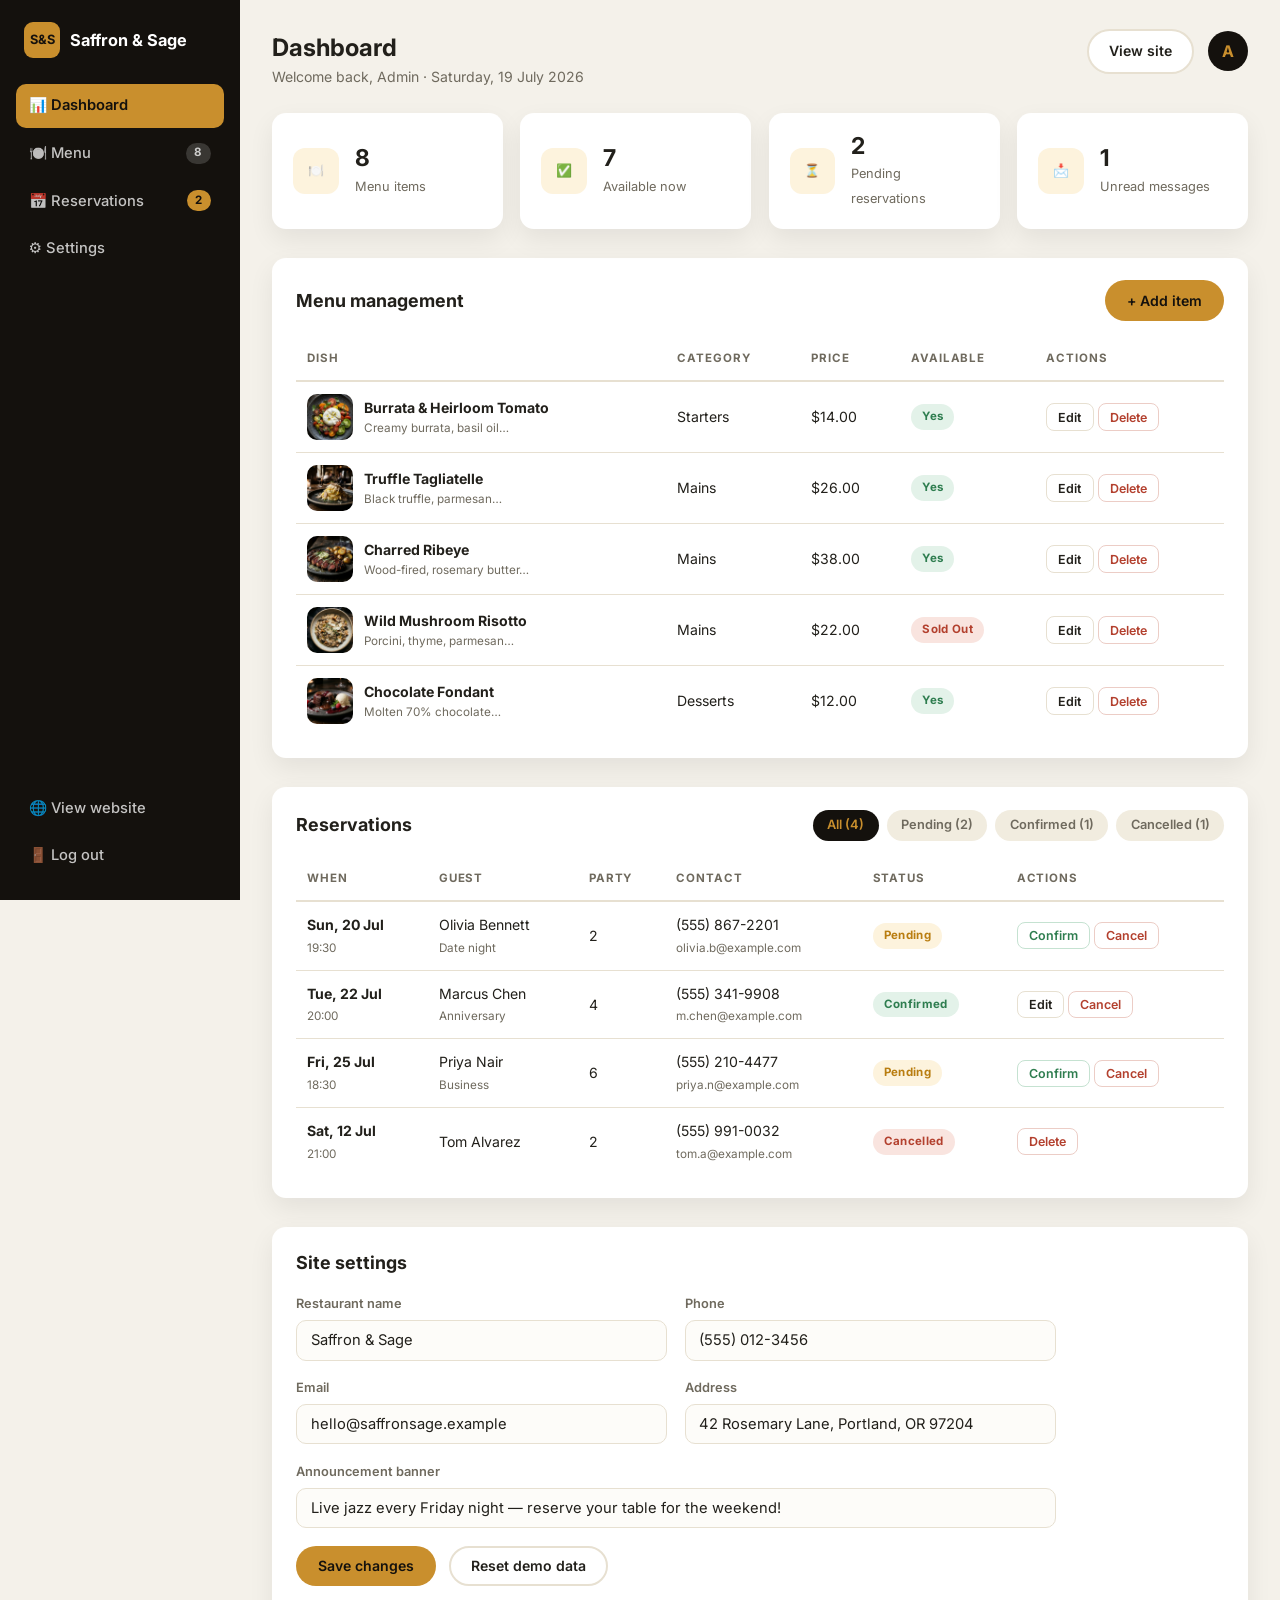
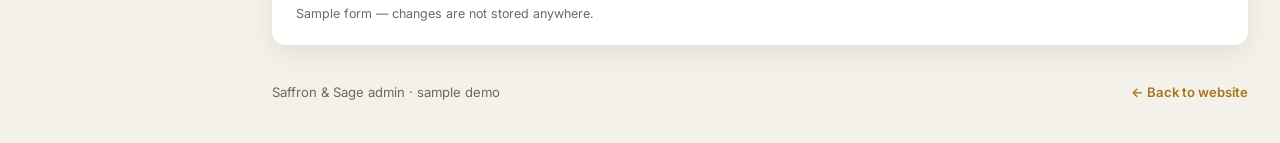
==== admin.html @ 417e41cb "Add sample restaurant landing page with admin panel (pure HTML/CSS) Co-authored-by: arena-agent <297" ====
<!DOCTYPE html>
<html lang="en">
<head>
  <meta charset="UTF-8">
  <meta name="viewport" content="width=device-width, initial-scale=1.0">
  <title>Admin Panel — Saffron &amp; Sage</title>
  <link rel="icon" href="data:image/svg+xml,<svg xmlns=%22http://www.w3.org/2000/svg%22 viewBox=%220 0 100 100%22><text y=%22.9em%22 font-size=%2290%22>⚙️</text></svg>">
  <link href="https://fonts.googleapis.com/css2?family=Inter:wght@400;500;600;700&display=swap" rel="stylesheet">
  <link rel="stylesheet" href="css/admin.css">
</head>
<body>

<div class="admin-shell">

  <!-- ============ SIDEBAR ============ -->
  <aside class="sidebar">
    <a class="brand" href="index.html">
      <span class="brand-mark">S&amp;S</span>
      <span>Saffron &amp; Sage</span>
    </a>
    <nav class="side-nav">
      <a class="nav-item active" href="admin.html">📊 Dashboard</a>
      <a class="nav-item" href="#menu-section">🍽️ Menu <span class="nav-badge">8</span></a>
      <a class="nav-item" href="#res-section">📅 Reservations <span class="nav-badge gold">2</span></a>
      <a class="nav-item" href="#settings-section">⚙️ Settings</a>
    </nav>
    <div class="side-bottom">
      <a class="nav-item" href="index.html">🌐 View website</a>
      <a class="nav-item logout" href="index.html">🚪 Log out</a>
    </div>
  </aside>

  <!-- ============ MAIN ============ -->
  <main class="admin-main">

    <header class="topbar">
      <div>
        <h1>Dashboard</h1>
        <p>Welcome back, Admin · Saturday, 19 July 2026</p>
      </div>
      <div class="topbar-actions">
        <a class="btn btn-ghost-dark" href="index.html">View site</a>
        <span class="avatar" title="Admin">A</span>
      </div>
    </header>

    <!-- ---- stat cards ---- -->
    <section class="stats-grid">
      <div class="stat-card">
        <span class="stat-icon">🍽️</span>
        <div><strong>8</strong><span>Menu items</span></div>
      </div>
      <div class="stat-card">
        <span class="stat-icon">✅</span>
        <div><strong>7</strong><span>Available now</span></div>
      </div>
      <div class="stat-card">
        <span class="stat-icon">⏳</span>
        <div><strong>2</strong><span>Pending reservations</span></div>
      </div>
      <div class="stat-card">
        <span class="stat-icon">📩</span>
        <div><strong>1</strong><span>Unread messages</span></div>
      </div>
    </section>

    <!-- ---- menu management ---- -->
    <section class="panel" id="menu-section">
      <div class="panel-head">
        <h2>Menu management</h2>
        <button class="btn btn-gold">+ Add item</button>
      </div>
      <div class="table-wrap">
        <table>
          <thead>
            <tr><th>Dish</th><th>Category</th><th>Price</th><th>Available</th><th>Actions</th></tr>
          </thead>
          <tbody>
            <tr>
              <td><div class="dish-cell"><img src="images/dish-burrata.jpg" alt=""> <div><strong>Burrata &amp; Heirloom Tomato</strong><small>Creamy burrata, basil oil…</small></div></div></td>
              <td>Starters</td><td>$14.00</td>
              <td><span class="status-badge ok">Yes</span></td>
              <td><button class="btn-small">Edit</button> <button class="btn-small danger">Delete</button></td>
            </tr>
            <tr>
              <td><div class="dish-cell"><img src="images/dish-pasta.jpg" alt=""> <div><strong>Truffle Tagliatelle</strong><small>Black truffle, parmesan…</small></div></div></td>
              <td>Mains</td><td>$26.00</td>
              <td><span class="status-badge ok">Yes</span></td>
              <td><button class="btn-small">Edit</button> <button class="btn-small danger">Delete</button></td>
            </tr>
            <tr>
              <td><div class="dish-cell"><img src="images/dish-steak.jpg" alt=""> <div><strong>Charred Ribeye</strong><small>Wood-fired, rosemary butter…</small></div></div></td>
              <td>Mains</td><td>$38.00</td>
              <td><span class="status-badge ok">Yes</span></td>
              <td><button class="btn-small">Edit</button> <button class="btn-small danger">Delete</button></td>
            </tr>
            <tr>
              <td><div class="dish-cell"><img src="images/dish-risotto.jpg" alt=""> <div><strong>Wild Mushroom Risotto</strong><small>Porcini, thyme, parmesan…</small></div></div></td>
              <td>Mains</td><td>$22.00</td>
              <td><span class="status-badge off">Sold out</span></td>
              <td><button class="btn-small">Edit</button> <button class="btn-small danger">Delete</button></td>
            </tr>
            <tr>
              <td><div class="dish-cell"><img src="images/dish-fondant.jpg" alt=""> <div><strong>Chocolate Fondant</strong><small>Molten 70% chocolate…</small></div></div></td>
              <td>Desserts</td><td>$12.00</td>
              <td><span class="status-badge ok">Yes</span></td>
              <td><button class="btn-small">Edit</button> <button class="btn-small danger">Delete</button></td>
            </tr>
          </tbody>
        </table>
      </div>
    </section>

    <!-- ---- reservations ---- -->
    <section class="panel" id="res-section">
      <div class="panel-head">
        <h2>Reservations</h2>
        <div class="filter-pills">
          <span class="pill active">All (4)</span>
          <span class="pill">Pending (2)</span>
          <span class="pill">Confirmed (1)</span>
          <span class="pill">Cancelled (1)</span>
        </div>
      </div>
      <div class="table-wrap">
        <table>
          <thead>
            <tr><th>When</th><th>Guest</th><th>Party</th><th>Contact</th><th>Status</th><th>Actions</th></tr>
          </thead>
          <tbody>
            <tr>
              <td><strong>Sun, 20 Jul</strong><br><small>19:30</small></td>
              <td>Olivia Bennett<br><small>Date night</small></td>
              <td>2</td>
              <td>(555) 867-2201<br><small>olivia.b@example.com</small></td>
              <td><span class="status-badge pending">Pending</span></td>
              <td><button class="btn-small ok">Confirm</button> <button class="btn-small danger">Cancel</button></td>
            </tr>
            <tr>
              <td><strong>Tue, 22 Jul</strong><br><small>20:00</small></td>
              <td>Marcus Chen<br><small>Anniversary</small></td>
              <td>4</td>
              <td>(555) 341-9908<br><small>m.chen@example.com</small></td>
              <td><span class="status-badge ok">Confirmed</span></td>
              <td><button class="btn-small">Edit</button> <button class="btn-small danger">Cancel</button></td>
            </tr>
            <tr>
              <td><strong>Fri, 25 Jul</strong><br><small>18:30</small></td>
              <td>Priya Nair<br><small>Business</small></td>
              <td>6</td>
              <td>(555) 210-4477<br><small>priya.n@example.com</small></td>
              <td><span class="status-badge pending">Pending</span></td>
              <td><button class="btn-small ok">Confirm</button> <button class="btn-small danger">Cancel</button></td>
            </tr>
            <tr>
              <td><strong>Sat, 12 Jul</strong><br><small>21:00</small></td>
              <td>Tom Alvarez</td>
              <td>2</td>
              <td>(555) 991-0032<br><small>tom.a@example.com</small></td>
              <td><span class="status-badge off">Cancelled</span></td>
              <td><button class="btn-small danger">Delete</button></td>
            </tr>
          </tbody>
        </table>
      </div>
    </section>

    <!-- ---- settings ---- -->
    <section class="panel" id="settings-section">
      <div class="panel-head">
        <h2>Site settings</h2>
      </div>
      <form class="settings-form" action="admin.html">
        <div class="form-row">
          <div class="form-field">
            <label for="s-name">Restaurant name</label>
            <input id="s-name" type="text" value="Saffron &amp; Sage">
          </div>
          <div class="form-field">
            <label for="s-phone">Phone</label>
            <input id="s-phone" type="tel" value="(555) 012-3456">
          </div>
        </div>
        <div class="form-row">
          <div class="form-field">
            <label for="s-email">Email</label>
            <input id="s-email" type="email" value="hello@saffronsage.example">
          </div>
          <div class="form-field">
            <label for="s-address">Address</label>
            <input id="s-address" type="text" value="42 Rosemary Lane, Portland, OR 97204">
          </div>
        </div>
        <div class="form-field">
          <label for="s-announcement">Announcement banner</label>
          <input id="s-announcement" type="text" value="Live jazz every Friday night — reserve your table for the weekend!">
        </div>
        <div class="form-actions">
          <button type="submit" class="btn btn-gold">Save changes</button>
          <button type="button" class="btn btn-ghost-dark">Reset demo data</button>
        </div>
        <p class="form-note">Sample form — changes are not stored anywhere.</p>
      </form>
    </section>

    <footer class="admin-footer">
      <span>Saffron &amp; Sage admin · sample demo</span>
      <a href="index.html">← Back to website</a>
    </footer>

  </main>
</div>

</body>
</html>
---- css/admin.css ----
/* ==========================================================
   Saffron & Sage — admin panel sample styles (pure CSS)
   ========================================================== */

:root {
  --dark: #14110d;
  --dark-2: #1d1913;
  --bg: #f4f1ea;
  --card: #ffffff;
  --ink: #22201b;
  --muted: #6f6a5e;
  --gold: #c98f2d;
  --gold-dark: #a9751d;
  --green: #2e7d4f;
  --green-bg: #e3f2e9;
  --amber: #b97d10;
  --amber-bg: #fdf3dd;
  --red: #b3402e;
  --red-bg: #f9e4df;
  --border: #e7e0d1;
  --radius: 14px;
  --shadow: 0 10px 26px rgba(20, 17, 13, 0.07);
}

* { margin: 0; padding: 0; box-sizing: border-box; }

body {
  font-family: "Inter", system-ui, -apple-system, sans-serif;
  background: var(--bg);
  color: var(--ink);
  line-height: 1.55;
}

img { display: block; max-width: 100%; }

/* ---------- layout ---------- */
.admin-shell {
  display: grid;
  grid-template-columns: 240px 1fr;
  min-height: 100vh;
}

/* ---------- sidebar ---------- */
.sidebar {
  background: var(--dark);
  color: #fff;
  padding: 1.4rem 1rem;
  display: flex;
  flex-direction: column;
  gap: 1.6rem;
  position: sticky;
  top: 0;
  height: 100vh;
}
.brand { display: flex; align-items: center; gap: 0.6rem; color: #fff; text-decoration: none; font-weight: 700; font-size: 1.02rem; padding: 0 0.5rem; }
.brand-mark {
  display: inline-grid; place-items: center;
  width: 36px; height: 36px; border-radius: 9px;
  background: var(--gold); color: var(--dark);
  font-size: 0.8rem; flex-shrink: 0;
}

.side-nav { display: flex; flex-direction: column; gap: 0.25rem; }
.nav-item {
  display: flex; align-items: center; gap: 0.6rem;
  padding: 0.65rem 0.8rem;
  border-radius: 10px;
  color: rgba(255,255,255,0.75);
  text-decoration: none;
  font-size: 0.92rem; font-weight: 500;
  transition: background 0.15s ease, color 0.15s ease;
}
.nav-item:hover { background: rgba(255,255,255,0.08); color: #fff; }
.nav-item.active { background: var(--gold); color: var(--dark); font-weight: 600; }

.nav-badge {
  margin-left: auto;
  background: rgba(255,255,255,0.16);
  font-size: 0.72rem; font-weight: 700;
  padding: 0.1rem 0.55rem; border-radius: 999px;
}
.nav-badge.gold { background: var(--gold); color: var(--dark); }
.nav-item.active .nav-badge { background: rgba(20,17,13,0.18); color: var(--dark); }

.side-bottom { margin-top: auto; display: flex; flex-direction: column; gap: 0.25rem; }
.nav-item.logout:hover { background: var(--red); color: #fff; }

/* ---------- main ---------- */
.admin-main { padding: 1.8rem 2rem 2.5rem; max-width: 1200px; }

.topbar { display: flex; justify-content: space-between; align-items: flex-start; gap: 1rem; margin-bottom: 1.6rem; flex-wrap: wrap; }
.topbar h1 { font-size: 1.5rem; }
.topbar p { color: var(--muted); font-size: 0.88rem; }
.topbar-actions { display: flex; align-items: center; gap: 0.9rem; }
.avatar {
  display: inline-grid; place-items: center;
  width: 40px; height: 40px; border-radius: 50%;
  background: var(--dark); color: var(--gold);
  font-weight: 700;
}

/* ---------- buttons ---------- */
.btn {
  display: inline-block;
  padding: 0.6rem 1.25rem;
  border-radius: 999px;
  border: 2px solid transparent;
  font-family: inherit; font-size: 0.88rem; font-weight: 600;
  cursor: pointer; text-decoration: none;
  transition: transform 0.15s ease, background 0.2s ease;
}
.btn:hover { transform: translateY(-1px); }
.btn-gold { background: var(--gold); color: var(--dark); }
.btn-gold:hover { background: var(--gold-dark); color: #fff; }
.btn-ghost-dark { border-color: var(--border); background: #fff; color: var(--ink); }
.btn-ghost-dark:hover { border-color: var(--gold); }

.btn-small {
  font-family: inherit; font-size: 0.78rem; font-weight: 600;
  padding: 0.32rem 0.7rem; border-radius: 8px;
  border: 1.5px solid var(--border); background: #fff; color: var(--ink);
  cursor: pointer;
}
.btn-small:hover { border-color: var(--gold); }
.btn-small.danger { color: var(--red); border-color: #eccdc6; }
.btn-small.danger:hover { background: var(--red); color: #fff; border-color: var(--red); }
.btn-small.ok { color: var(--green); border-color: #c5e2d1; }
.btn-small.ok:hover { background: var(--green); color: #fff; border-color: var(--green); }

/* ---------- stat cards ---------- */
.stats-grid { display: grid; grid-template-columns: repeat(4, 1fr); gap: 1.1rem; margin-bottom: 1.8rem; }
.stat-card {
  background: var(--card); border-radius: var(--radius);
  box-shadow: var(--shadow);
  padding: 1.2rem 1.3rem;
  display: flex; align-items: center; gap: 1rem;
}
.stat-icon {
  display: inline-grid; place-items: center;
  width: 46px; height: 46px; border-radius: 12px;
  background: var(--amber-bg); font-size: 1.3rem;
}
.stat-card strong { display: block; font-size: 1.45rem; line-height: 1.2; }
.stat-card span { font-size: 0.8rem; color: var(--muted); }

/* ---------- panels ---------- */
.panel {
  background: var(--card); border-radius: var(--radius);
  box-shadow: var(--shadow);
  padding: 1.4rem 1.5rem;
  margin-bottom: 1.8rem;
}
.panel-head { display: flex; justify-content: space-between; align-items: center; gap: 1rem; margin-bottom: 1.1rem; flex-wrap: wrap; }
.panel-head h2 { font-size: 1.12rem; }

/* ---------- tables ---------- */
.table-wrap { overflow-x: auto; }
table { width: 100%; border-collapse: collapse; min-width: 620px; }
th, td { text-align: left; padding: 0.75rem 0.7rem; font-size: 0.88rem; vertical-align: middle; }
thead th {
  font-size: 0.72rem; text-transform: uppercase; letter-spacing: 0.08em;
  color: var(--muted); border-bottom: 2px solid var(--border);
}
tbody tr { border-bottom: 1px solid var(--border); }
tbody tr:last-child { border-bottom: none; }
tbody tr:hover { background: #faf7f0; }
td small { color: var(--muted); }

.dish-cell { display: flex; align-items: center; gap: 0.7rem; }
.dish-cell img { width: 46px; height: 46px; border-radius: 10px; object-fit: cover; }
.dish-cell small { display: block; color: var(--muted); }

/* ---------- status badges ---------- */
.status-badge {
  display: inline-block;
  font-size: 0.72rem; font-weight: 700; letter-spacing: 0.03em;
  padding: 0.25rem 0.7rem; border-radius: 999px;
  text-transform: capitalize;
}
.status-badge.ok { background: var(--green-bg); color: var(--green); }
.status-badge.pending { background: var(--amber-bg); color: var(--amber); }
.status-badge.off { background: var(--red-bg); color: var(--red); }

/* ---------- filter pills ---------- */
.filter-pills { display: flex; gap: 0.5rem; flex-wrap: wrap; }
.pill {
  font-size: 0.8rem; font-weight: 600;
  padding: 0.35rem 0.9rem; border-radius: 999px;
  background: #f1ecdf; color: var(--muted); cursor: pointer;
}
.pill.active { background: var(--dark); color: var(--gold); }

/* ---------- settings form ---------- */
.settings-form { display: grid; gap: 1.1rem; max-width: 760px; }
.form-row { display: grid; grid-template-columns: 1fr 1fr; gap: 1.1rem; }
.form-field { display: flex; flex-direction: column; gap: 0.35rem; }
.form-field label { font-size: 0.8rem; font-weight: 600; color: var(--muted); }
.form-field input {
  font-family: inherit; font-size: 0.92rem;
  padding: 0.65rem 0.85rem;
  border: 1.5px solid var(--border); border-radius: 10px;
  background: #fdfcf9; color: var(--ink);
}
.form-field input:focus { outline: 2px solid var(--gold); border-color: var(--gold); }
.form-actions { display: flex; gap: 0.8rem; flex-wrap: wrap; }
.form-note { font-size: 0.78rem; color: var(--muted); }

/* ---------- footer ---------- */
.admin-footer {
  display: flex; justify-content: space-between; gap: 1rem; flex-wrap: wrap;
  color: var(--muted); font-size: 0.82rem;
  padding-top: 0.5rem;
}
.admin-footer a { color: var(--gold-dark); font-weight: 600; text-decoration: none; }

/* ---------- responsive ---------- */
@media (max-width: 980px) {
  .stats-grid { grid-template-columns: repeat(2, 1fr); }
}

@media (max-width: 820px) {
  .admin-shell { grid-template-columns: 1fr; }
  .sidebar {
    position: static; height: auto;
    flex-direction: row; align-items: center;
    padding: 0.9rem 1rem; gap: 1rem;
    overflow-x: auto;
  }
  .side-nav { flex-direction: row; gap: 0.4rem; }
  .side-bottom { margin: 0 0 0 auto; flex-direction: row; gap: 0.4rem; }
  .nav-item { white-space: nowrap; padding: 0.5rem 0.7rem; }
  .brand span:last-child { display: none; }
  .admin-main { padding: 1.3rem 1.1rem 2rem; }
  .form-row { grid-template-columns: 1fr; }
}

@media (max-width: 520px) {
  .stats-grid { grid-template-columns: 1fr; }
}
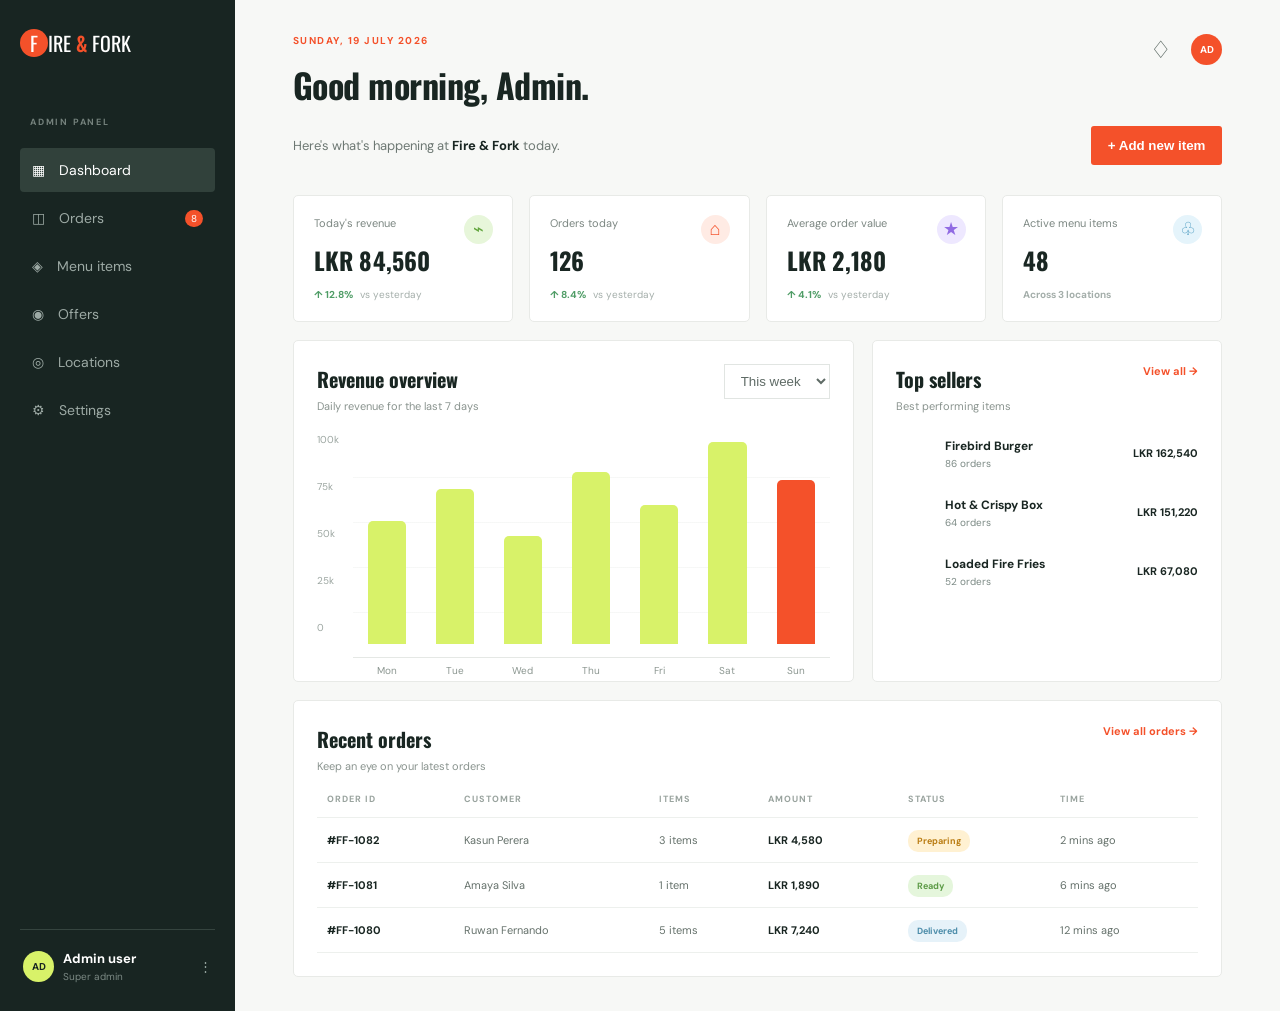
==== commit 34c1a236: "Create restaurant website and admin UI preview Co-authored-by: arena-agent <297053741+arena-agent@us" ====
--- a/admin.html
+++ b/admin.html
@@ -1,215 +1,2 @@
 <!DOCTYPE html>
-<html lang="en">
-<head>
-  <meta charset="UTF-8">
-  <meta name="viewport" content="width=device-width, initial-scale=1.0">
-  <title>Admin Panel — Saffron &amp; Sage</title>
-  <link rel="icon" href="data:image/svg+xml,<svg xmlns=%22http://www.w3.org/2000/svg%22 viewBox=%220 0 100 100%22><text y=%22.9em%22 font-size=%2290%22>⚙️</text></svg>">
-  <link href="https://fonts.googleapis.com/css2?family=Inter:wght@400;500;600;700&display=swap" rel="stylesheet">
-  <link rel="stylesheet" href="css/admin.css">
-</head>
-<body>
-
-<div class="admin-shell">
-
-  <!-- ============ SIDEBAR ============ -->
-  <aside class="sidebar">
-    <a class="brand" href="index.html">
-      <span class="brand-mark">S&amp;S</span>
-      <span>Saffron &amp; Sage</span>
-    </a>
-    <nav class="side-nav">
-      <a class="nav-item active" href="admin.html">📊 Dashboard</a>
-      <a class="nav-item" href="#menu-section">🍽️ Menu <span class="nav-badge">8</span></a>
-      <a class="nav-item" href="#res-section">📅 Reservations <span class="nav-badge gold">2</span></a>
-      <a class="nav-item" href="#settings-section">⚙️ Settings</a>
-    </nav>
-    <div class="side-bottom">
-      <a class="nav-item" href="index.html">🌐 View website</a>
-      <a class="nav-item logout" href="index.html">🚪 Log out</a>
-    </div>
-  </aside>
-
-  <!-- ============ MAIN ============ -->
-  <main class="admin-main">
-
-    <header class="topbar">
-      <div>
-        <h1>Dashboard</h1>
-        <p>Welcome back, Admin · Saturday, 19 July 2026</p>
-      </div>
-      <div class="topbar-actions">
-        <a class="btn btn-ghost-dark" href="index.html">View site</a>
-        <span class="avatar" title="Admin">A</span>
-      </div>
-    </header>
-
-    <!-- ---- stat cards ---- -->
-    <section class="stats-grid">
-      <div class="stat-card">
-        <span class="stat-icon">🍽️</span>
-        <div><strong>8</strong><span>Menu items</span></div>
-      </div>
-      <div class="stat-card">
-        <span class="stat-icon">✅</span>
-        <div><strong>7</strong><span>Available now</span></div>
-      </div>
-      <div class="stat-card">
-        <span class="stat-icon">⏳</span>
-        <div><strong>2</strong><span>Pending reservations</span></div>
-      </div>
-      <div class="stat-card">
-        <span class="stat-icon">📩</span>
-        <div><strong>1</strong><span>Unread messages</span></div>
-      </div>
-    </section>
-
-    <!-- ---- menu management ---- -->
-    <section class="panel" id="menu-section">
-      <div class="panel-head">
-        <h2>Menu management</h2>
-        <button class="btn btn-gold">+ Add item</button>
-      </div>
-      <div class="table-wrap">
-        <table>
-          <thead>
-            <tr><th>Dish</th><th>Category</th><th>Price</th><th>Available</th><th>Actions</th></tr>
-          </thead>
-          <tbody>
-            <tr>
-              <td><div class="dish-cell"><img src="images/dish-burrata.jpg" alt=""> <div><strong>Burrata &amp; Heirloom Tomato</strong><small>Creamy burrata, basil oil…</small></div></div></td>
-              <td>Starters</td><td>$14.00</td>
-              <td><span class="status-badge ok">Yes</span></td>
-              <td><button class="btn-small">Edit</button> <button class="btn-small danger">Delete</button></td>
-            </tr>
-            <tr>
-              <td><div class="dish-cell"><img src="images/dish-pasta.jpg" alt=""> <div><strong>Truffle Tagliatelle</strong><small>Black truffle, parmesan…</small></div></div></td>
-              <td>Mains</td><td>$26.00</td>
-              <td><span class="status-badge ok">Yes</span></td>
-              <td><button class="btn-small">Edit</button> <button class="btn-small danger">Delete</button></td>
-            </tr>
-            <tr>
-              <td><div class="dish-cell"><img src="images/dish-steak.jpg" alt=""> <div><strong>Charred Ribeye</strong><small>Wood-fired, rosemary butter…</small></div></div></td>
-              <td>Mains</td><td>$38.00</td>
-              <td><span class="status-badge ok">Yes</span></td>
-              <td><button class="btn-small">Edit</button> <button class="btn-small danger">Delete</button></td>
-            </tr>
-            <tr>
-              <td><div class="dish-cell"><img src="images/dish-risotto.jpg" alt=""> <div><strong>Wild Mushroom Risotto</strong><small>Porcini, thyme, parmesan…</small></div></div></td>
-              <td>Mains</td><td>$22.00</td>
-              <td><span class="status-badge off">Sold out</span></td>
-              <td><button class="btn-small">Edit</button> <button class="btn-small danger">Delete</button></td>
-            </tr>
-            <tr>
-              <td><div class="dish-cell"><img src="images/dish-fondant.jpg" alt=""> <div><strong>Chocolate Fondant</strong><small>Molten 70% chocolate…</small></div></div></td>
-              <td>Desserts</td><td>$12.00</td>
-              <td><span class="status-badge ok">Yes</span></td>
-              <td><button class="btn-small">Edit</button> <button class="btn-small danger">Delete</button></td>
-            </tr>
-          </tbody>
-        </table>
-      </div>
-    </section>
-
-    <!-- ---- reservations ---- -->
-    <section class="panel" id="res-section">
-      <div class="panel-head">
-        <h2>Reservations</h2>
-        <div class="filter-pills">
-          <span class="pill active">All (4)</span>
-          <span class="pill">Pending (2)</span>
-          <span class="pill">Confirmed (1)</span>
-          <span class="pill">Cancelled (1)</span>
-        </div>
-      </div>
-      <div class="table-wrap">
-        <table>
-          <thead>
-            <tr><th>When</th><th>Guest</th><th>Party</th><th>Contact</th><th>Status</th><th>Actions</th></tr>
-          </thead>
-          <tbody>
-            <tr>
-              <td><strong>Sun, 20 Jul</strong><br><small>19:30</small></td>
-              <td>Olivia Bennett<br><small>Date night</small></td>
-              <td>2</td>
-              <td>(555) 867-2201<br><small>olivia.b@example.com</small></td>
-              <td><span class="status-badge pending">Pending</span></td>
-              <td><button class="btn-small ok">Confirm</button> <button class="btn-small danger">Cancel</button></td>
-            </tr>
-            <tr>
-              <td><strong>Tue, 22 Jul</strong><br><small>20:00</small></td>
-              <td>Marcus Chen<br><small>Anniversary</small></td>
-              <td>4</td>
-              <td>(555) 341-9908<br><small>m.chen@example.com</small></td>
-              <td><span class="status-badge ok">Confirmed</span></td>
-              <td><button class="btn-small">Edit</button> <button class="btn-small danger">Cancel</button></td>
-            </tr>
-            <tr>
-              <td><strong>Fri, 25 Jul</strong><br><small>18:30</small></td>
-              <td>Priya Nair<br><small>Business</small></td>
-              <td>6</td>
-              <td>(555) 210-4477<br><small>priya.n@example.com</small></td>
-              <td><span class="status-badge pending">Pending</span></td>
-              <td><button class="btn-small ok">Confirm</button> <button class="btn-small danger">Cancel</button></td>
-            </tr>
-            <tr>
-              <td><strong>Sat, 12 Jul</strong><br><small>21:00</small></td>
-              <td>Tom Alvarez</td>
-              <td>2</td>
-              <td>(555) 991-0032<br><small>tom.a@example.com</small></td>
-              <td><span class="status-badge off">Cancelled</span></td>
-              <td><button class="btn-small danger">Delete</button></td>
-            </tr>
-          </tbody>
-        </table>
-      </div>
-    </section>
-
-    <!-- ---- settings ---- -->
-    <section class="panel" id="settings-section">
-      <div class="panel-head">
-        <h2>Site settings</h2>
-      </div>
-      <form class="settings-form" action="admin.html">
-        <div class="form-row">
-          <div class="form-field">
-            <label for="s-name">Restaurant name</label>
-            <input id="s-name" type="text" value="Saffron &amp; Sage">
-          </div>
-          <div class="form-field">
-            <label for="s-phone">Phone</label>
-            <input id="s-phone" type="tel" value="(555) 012-3456">
-          </div>
-        </div>
-        <div class="form-row">
-          <div class="form-field">
-            <label for="s-email">Email</label>
-            <input id="s-email" type="email" value="hello@saffronsage.example">
-          </div>
-          <div class="form-field">
-            <label for="s-address">Address</label>
-            <input id="s-address" type="text" value="42 Rosemary Lane, Portland, OR 97204">
-          </div>
-        </div>
-        <div class="form-field">
-          <label for="s-announcement">Announcement banner</label>
-          <input id="s-announcement" type="text" value="Live jazz every Friday night — reserve your table for the weekend!">
-        </div>
-        <div class="form-actions">
-          <button type="submit" class="btn btn-gold">Save changes</button>
-          <button type="button" class="btn btn-ghost-dark">Reset demo data</button>
-        </div>
-        <p class="form-note">Sample form — changes are not stored anywhere.</p>
-      </form>
-    </section>
-
-    <footer class="admin-footer">
-      <span>Saffron &amp; Sage admin · sample demo</span>
-      <a href="index.html">← Back to website</a>
-    </footer>
-
-  </main>
-</div>
-
-</body>
-</html>
+<html lang="en"><head><meta charset="UTF-8"><meta name="viewport" content="width=device-width,initial-scale=1"><title>Fire & Fork — Admin</title><link rel="preconnect" href="https://fonts.googleapis.com"><link rel="preconnect" href="https://fonts.gstatic.com" crossorigin><link href="https://fonts.googleapis.com/css2?family=DM+Sans:wght@400;500;600;700&family=Oswald:wght@500;600;700&display=swap" rel="stylesheet"><link rel="stylesheet" href="admin.css"></head><body><aside><a class="logo" href="index.html"><span>F</span>IRE <b>&</b> FORK</a><p class="side-label">ADMIN PANEL</p><nav><a class="selected" href="#">▦ <span>Dashboard</span></a><a href="#">◫ <span>Orders</span><i>8</i></a><a href="#">◈ <span>Menu items</span></a><a href="#">◉ <span>Offers</span></a><a href="#">◎ <span>Locations</span></a><a href="#">⚙ <span>Settings</span></a></nav><div class="admin-user"><div class="avatar">AD</div><div><b>Admin user</b><small>Super admin</small></div><span>⋮</span></div></aside><main><header><div><p class="eyebrow">SUNDAY, 19 JULY 2026</p><h1>Good morning, Admin.</h1></div><div class="profile"><span class="bell">♢</span><div class="avatar">AD</div></div></header><div class="topline"><p>Here's what's happening at <b>Fire & Fork</b> today.</p><button class="orange-button">+ Add new item</button></div><section class="stats"><div><span class="stat-icon green">⌁</span><small>Today's revenue</small><strong>LKR 84,560</strong><em>↑ 12.8% <i>vs yesterday</i></em></div><div><span class="stat-icon orange">⌂</span><small>Orders today</small><strong>126</strong><em>↑ 8.4% <i>vs yesterday</i></em></div><div><span class="stat-icon purple">★</span><small>Average order value</small><strong>LKR 2,180</strong><em>↑ 4.1% <i>vs yesterday</i></em></div><div><span class="stat-icon blue">♧</span><small>Active menu items</small><strong>48</strong><em class="neutral">Across 3 locations</em></div></section><section class="content-grid"><div class="panel chart-panel"><div class="panel-head"><div><h2>Revenue overview</h2><p>Daily revenue for the last 7 days</p></div><select><option>This week</option></select></div><div class="chart"><div class="y-labels"><span>100k</span><span>75k</span><span>50k</span><span>25k</span><span>0</span></div><div class="bars"><div><i style="height:55%"></i><small>Mon</small></div><div><i style="height:69%"></i><small>Tue</small></div><div><i style="height:48%"></i><small>Wed</small></div><div><i style="height:77%"></i><small>Thu</small></div><div><i style="height:62%"></i><small>Fri</small></div><div><i style="height:90%"></i><small>Sat</small></div><div class="today"><i style="height:73%"></i><small>Sun</small></div></div></div></div><div class="panel"><div class="panel-head"><div><h2>Top sellers</h2><p>Best performing items</p></div><a href="#">View all →</a></div><div class="seller"><span class="food-thumb t1"></span><div><b>Firebird Burger</b><small>86 orders</small></div><strong>LKR 162,540</strong></div><div class="seller"><span class="food-thumb t2"></span><div><b>Hot & Crispy Box</b><small>64 orders</small></div><strong>LKR 151,220</strong></div><div class="seller"><span class="food-thumb t3"></span><div><b>Loaded Fire Fries</b><small>52 orders</small></div><strong>LKR 67,080</strong></div></div></section><section class="panel orders"><div class="panel-head"><div><h2>Recent orders</h2><p>Keep an eye on your latest orders</p></div><a href="#">View all orders →</a></div><div class="table-wrap"><table><thead><tr><th>ORDER ID</th><th>CUSTOMER</th><th>ITEMS</th><th>AMOUNT</th><th>STATUS</th><th>TIME</th></tr></thead><tbody><tr><td><b>#FF-1082</b></td><td>Kasun Perera</td><td>3 items</td><td><b>LKR 4,580</b></td><td><span class="status preparing">Preparing</span></td><td>2 mins ago</td></tr><tr><td><b>#FF-1081</b></td><td>Amaya Silva</td><td>1 item</td><td><b>LKR 1,890</b></td><td><span class="status ready">Ready</span></td><td>6 mins ago</td></tr><tr><td><b>#FF-1080</b></td><td>Ruwan Fernando</td><td>5 items</td><td><b>LKR 7,240</b></td><td><span class="status delivered">Delivered</span></td><td>12 mins ago</td></tr></tbody></table></div></section></main></body></html>
--- a/admin.css
+++ b/admin.css
@@ -0,0 +1 @@
+*{box-sizing:border-box}body{margin:0;background:#f7f8f6;color:#192622;font-family:'DM Sans',sans-serif;font-size:13px;display:flex}aside{width:235px;background:#182522;color:#fff;min-height:100vh;padding:28px 20px;display:flex;flex-direction:column}.logo{font-family:Oswald,sans-serif;font-size:20px;color:#fff;text-decoration:none}.logo span{display:inline-flex;align-items:center;justify-content:center;background:#f4512a;border-radius:50%;height:28px;width:28px}.logo b{color:#f4512a}.side-label{color:#75827d;font-size:9px;font-weight:700;letter-spacing:1.8px;margin:58px 10px 16px}nav a{display:flex;align-items:center;gap:14px;padding:13px 12px;margin:4px 0;color:#9daaa5;text-decoration:none;border-radius:4px;font-size:14px}nav a.selected{background:#31413b;color:#fff}nav i{font-style:normal;background:#f4512a;color:#fff;font-size:10px;padding:2px 6px;border-radius:12px;margin-left:auto}.admin-user{border-top:1px solid #35443f;margin-top:auto;padding:20px 3px 0;display:flex;align-items:center;gap:9px}.avatar{width:31px;height:31px;border-radius:50%;display:flex;align-items:center;justify-content:center;background:#d8f269;color:#182522;font-weight:700;font-size:10px}.admin-user small,.seller small{display:block;color:#7b8984;font-size:10px;margin-top:3px}.admin-user>span{margin-left:auto;color:#91a09a}main{width:calc(100% - 235px);padding:34px 4.5%;max-width:1500px}header{display:flex;justify-content:space-between;align-items:start}.eyebrow{color:#f4512a;font-size:10px;font-weight:700;letter-spacing:1.5px;margin:0 0 12px}h1{font-family:Oswald,sans-serif;font-size:34px;letter-spacing:-.5px;margin:0}h2{font-family:Oswald,sans-serif;font-size:20px;margin:0 0 5px}.profile{display:flex;gap:19px;align-items:center}.bell{font-size:24px;color:#53615b}.profile .avatar{background:#f4512a;color:#fff}.topline{display:flex;justify-content:space-between;align-items:center;margin:14px 0 28px;color:#6d7873}.topline b{color:#192622}.orange-button{background:#f4512a;color:white;border:0;border-radius:3px;padding:12px 17px;font-weight:700;cursor:pointer}.stats{display:grid;grid-template-columns:repeat(4,1fr);gap:16px}.stats>div,.panel{background:#fff;border:1px solid #e8eae7;border-radius:5px}.stats>div{padding:20px;position:relative}.stat-icon{position:absolute;right:19px;top:19px;width:29px;height:29px;border-radius:50%;text-align:center;line-height:29px;font-size:18px}.green{background:#e7f6da;color:#62a53d}.orange{background:#ffebe4;color:#f4512a}.purple{background:#eee8ff;color:#916be3}.blue{background:#e5f4fb;color:#4d9bc0}.stats small{display:block;color:#7c8782;font-size:11px;margin-bottom:12px}.stats strong{font-family:Oswald,sans-serif;display:block;font-size:24px;letter-spacing:.2px}.stats em{font-style:normal;color:#4e9c65;font-size:10px;font-weight:700;display:block;margin-top:10px}.stats em i{font-style:normal;color:#a4aeaa;font-weight:400;margin-left:5px}.stats em.neutral{color:#a4aeaa}.content-grid{display:grid;grid-template-columns:1.6fr 1fr;gap:18px;margin-top:18px}.panel{padding:23px}.panel-head{display:flex;justify-content:space-between;align-items:start}.panel-head p{color:#8a948f;font-size:11px;margin:0}.panel-head a{font-size:11px;color:#f4512a;text-decoration:none;font-weight:700}.panel-head select{border:1px solid #e1e5e2;padding:8px 12px;color:#5f6b66;background:#fff}.chart{height:225px;display:flex;margin-top:20px}.y-labels{display:flex;flex-direction:column;justify-content:space-between;color:#9ca6a1;font-size:10px;padding-bottom:24px}.bars{display:flex;flex:1;align-items:end;justify-content:space-around;margin-left:14px;border-bottom:1px solid #e5e8e5;background:repeating-linear-gradient(to bottom,transparent 0,transparent 44px,#eef0ee 45px);}.bars div{height:100%;width:8%;display:flex;flex-direction:column;justify-content:end;align-items:center}.bars i{display:block;width:100%;background:#d8f269;border-radius:5px 5px 0 0}.bars .today i{background:#f4512a}.bars small{color:#8b9690;font-size:10px;transform:translateY(20px)}.seller{display:flex;align-items:center;margin-top:21px;gap:11px}.food-thumb{width:38px;height:38px;border-radius:3px;background-size:cover;background-position:center}.t1{background-image:url('https://images.unsplash.com/photo-1615297928064-24977384d0c7?auto=format&fit=crop&w=100&q=80')}.t2{background-image:url('https://images.unsplash.com/photo-1562967916-eb82221dfb92?auto=format&fit=crop&w=100&q=80')}.t3{background-image:url('https://images.unsplash.com/photo-1573080496219-bb080dd4f877?auto=format&fit=crop&w=100&q=80')}.seller b{font-size:12px}.seller strong{font-size:11px;margin-left:auto}.orders{margin-top:18px}.table-wrap{overflow:auto}table{width:100%;border-collapse:collapse;margin-top:20px;white-space:nowrap}th{text-align:left;color:#99a39e;font-size:9px;letter-spacing:1px;font-weight:700;padding:0 10px 12px;border-bottom:1px solid #edf0ed}td{padding:15px 10px;border-bottom:1px solid #edf0ed;color:#65716b;font-size:11px}td b{color:#192622}.status{padding:5px 9px;border-radius:10px;font-size:9px;font-weight:700}.preparing{background:#fff1d2;color:#ba7d14}.ready{background:#e5f6dc;color:#5d9b47}.delivered{background:#e6f2f9;color:#4d8daa}@media(max-width:950px){aside{width:75px;padding:28px 12px}.logo{font-size:0;text-align:center}.logo span{font-size:20px}.side-label{display:none}nav{margin-top:45px}nav a{justify-content:center;padding:14px 0}nav a span,nav i,.admin-user div:not(.avatar),.admin-user>span{display:none}.admin-user{justify-content:center}.admin-user{border-top:0}main{width:calc(100% - 75px);padding:30px 3%}.stats{grid-template-columns:repeat(2,1fr)}}@media(max-width:650px){.content-grid{grid-template-columns:1fr}.stats{gap:8px}.stats>div{padding:14px}.stats strong{font-size:20px}.topline{align-items:start;gap:15px}.topline p{line-height:1.5}h1{font-size:28px}}
